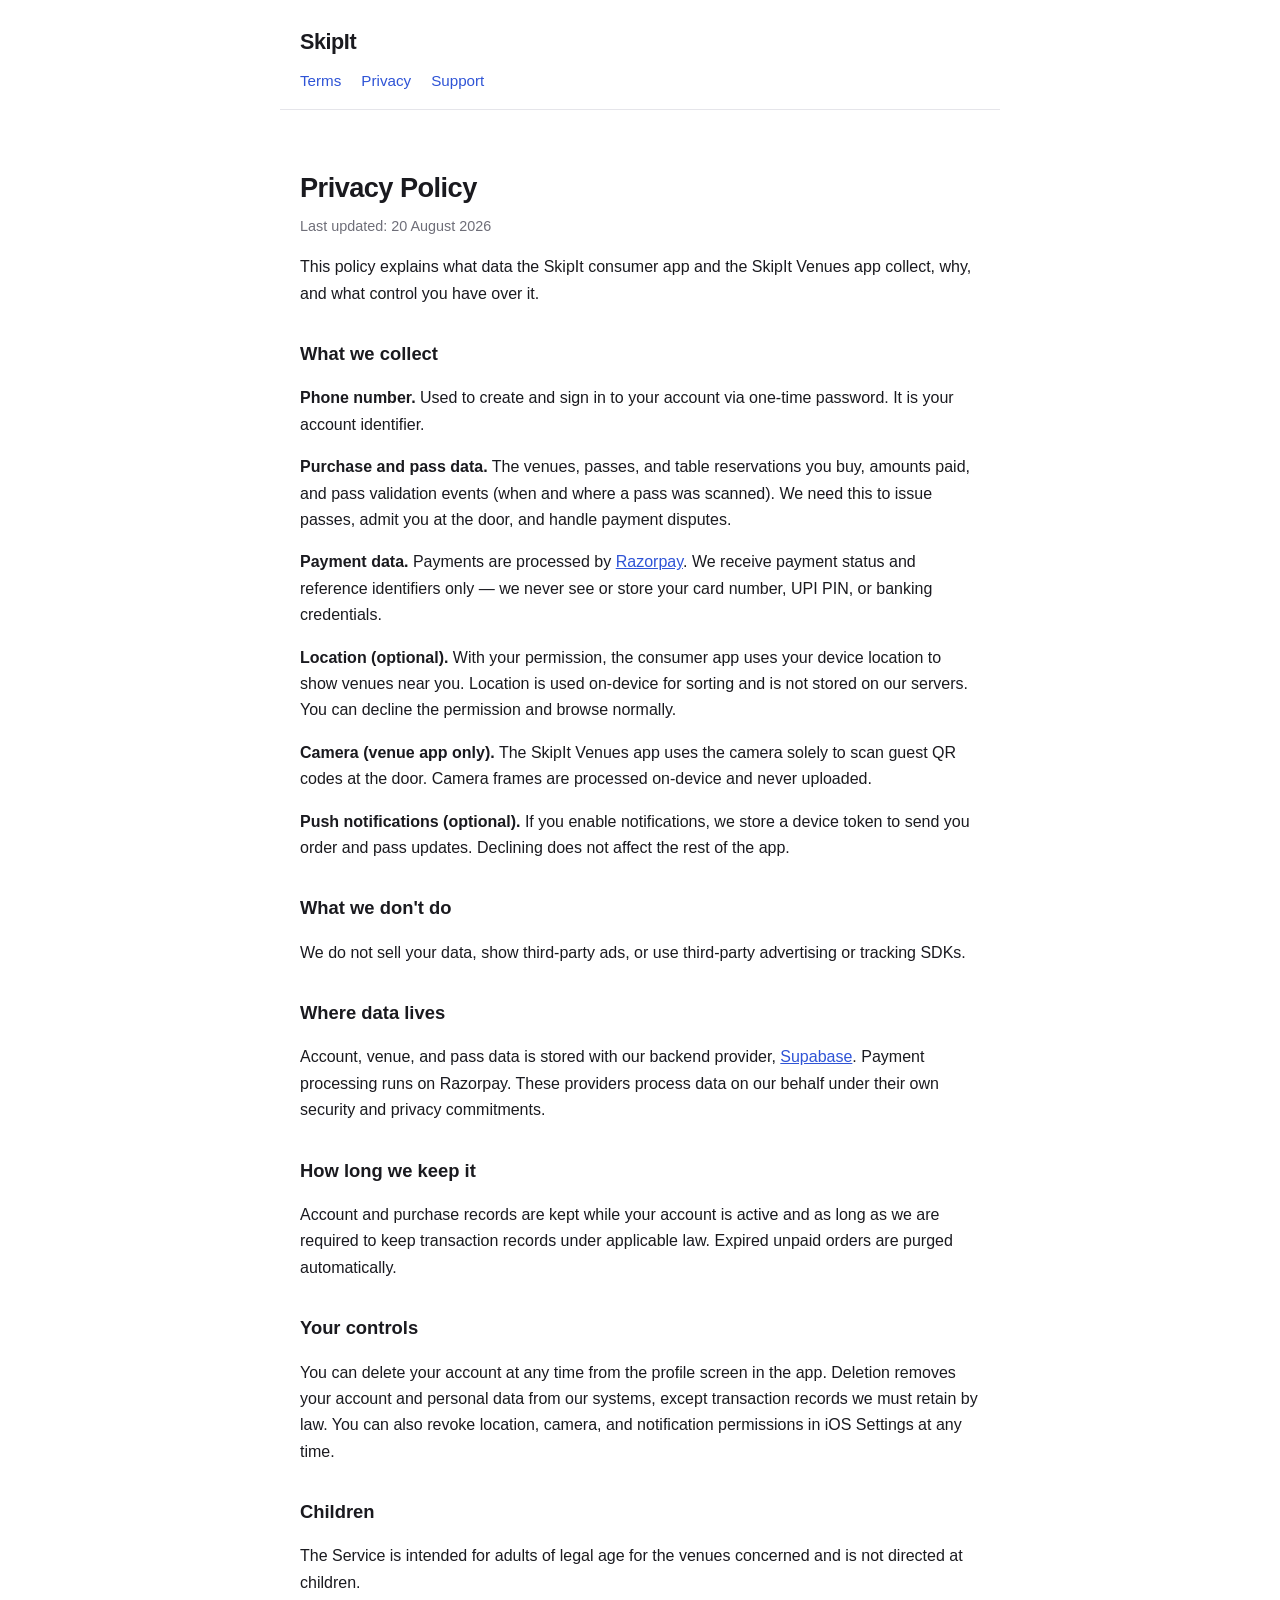
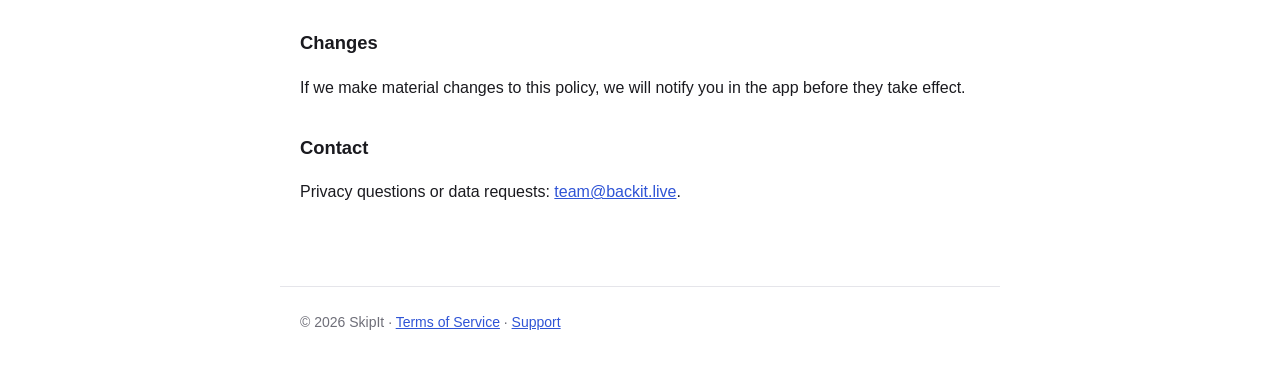
==== privacy.html @ 4953b5bc "SkipIt terms, privacy, and support pages Co-Authored-By: Claude Fable 5 <noreply@anthropic.com>" ====
<!DOCTYPE html>
<html lang="en">
<head>
<meta charset="utf-8">
<meta name="viewport" content="width=device-width, initial-scale=1">
<title>Privacy Policy — SkipIt</title>
<link rel="stylesheet" href="style.css">
</head>
<body>
<header>
  <a class="brand" href="index.html">SkipIt</a>
  <nav><a href="terms.html">Terms</a><a href="privacy.html">Privacy</a><a href="support.html">Support</a></nav>
</header>
<main>
<h1>Privacy Policy</h1>
<p class="updated">Last updated: 20 August 2026</p>

<p>This policy explains what data the SkipIt consumer app and the SkipIt Venues app collect, why, and what control you have over it.</p>

<h2>What we collect</h2>
<p><strong>Phone number.</strong> Used to create and sign in to your account via one-time password. It is your account identifier.</p>
<p><strong>Purchase and pass data.</strong> The venues, passes, and table reservations you buy, amounts paid, and pass validation events (when and where a pass was scanned). We need this to issue passes, admit you at the door, and handle payment disputes.</p>
<p><strong>Payment data.</strong> Payments are processed by <a href="https://razorpay.com/privacy/">Razorpay</a>. We receive payment status and reference identifiers only — we never see or store your card number, UPI PIN, or banking credentials.</p>
<p><strong>Location (optional).</strong> With your permission, the consumer app uses your device location to show venues near you. Location is used on-device for sorting and is not stored on our servers. You can decline the permission and browse normally.</p>
<p><strong>Camera (venue app only).</strong> The SkipIt Venues app uses the camera solely to scan guest QR codes at the door. Camera frames are processed on-device and never uploaded.</p>
<p><strong>Push notifications (optional).</strong> If you enable notifications, we store a device token to send you order and pass updates. Declining does not affect the rest of the app.</p>

<h2>What we don't do</h2>
<p>We do not sell your data, show third-party ads, or use third-party advertising or tracking SDKs.</p>

<h2>Where data lives</h2>
<p>Account, venue, and pass data is stored with our backend provider, <a href="https://supabase.com/privacy">Supabase</a>. Payment processing runs on Razorpay. These providers process data on our behalf under their own security and privacy commitments.</p>

<h2>How long we keep it</h2>
<p>Account and purchase records are kept while your account is active and as long as we are required to keep transaction records under applicable law. Expired unpaid orders are purged automatically.</p>

<h2>Your controls</h2>
<p>You can delete your account at any time from the profile screen in the app. Deletion removes your account and personal data from our systems, except transaction records we must retain by law. You can also revoke location, camera, and notification permissions in iOS Settings at any time.</p>

<h2>Children</h2>
<p>The Service is intended for adults of legal age for the venues concerned and is not directed at children.</p>

<h2>Changes</h2>
<p>If we make material changes to this policy, we will notify you in the app before they take effect.</p>

<h2>Contact</h2>
<p>Privacy questions or data requests: <a href="mailto:team@backit.live">team@backit.live</a>.</p>
</main>
<footer>© 2026 SkipIt · <a href="terms.html">Terms of Service</a> · <a href="support.html">Support</a></footer>
</body>
</html>
---- style.css ----
:root { color-scheme: light dark; }
* { box-sizing: border-box; }
body {
  margin: 0; padding: 0;
  font-family: -apple-system, BlinkMacSystemFont, "Segoe UI", Roboto, Helvetica, Arial, sans-serif;
  line-height: 1.65; color: #1a1a1f; background: #ffffff;
}
@media (prefers-color-scheme: dark) {
  body { color: #e8e8ee; background: #101014; }
  a { color: #9db4ff; }
  header { border-bottom-color: #2a2a33 !important; }
  footer { border-top-color: #2a2a33 !important; color: #8a8a95 !important; }
}
main { max-width: 720px; margin: 0 auto; padding: 2rem 1.25rem 4rem; }
header {
  max-width: 720px; margin: 0 auto; padding: 1.5rem 1.25rem 1rem;
  border-bottom: 1px solid #e5e5ea;
}
header .brand { font-size: 1.35rem; font-weight: 700; letter-spacing: -0.02em; text-decoration: none; color: inherit; }
header nav { margin-top: 0.5rem; font-size: 0.95rem; }
header nav a { margin-right: 1.25rem; text-decoration: none; }
h1 { font-size: 1.7rem; letter-spacing: -0.02em; margin: 1.5rem 0 0.25rem; }
h2 { font-size: 1.15rem; margin: 2rem 0 0.5rem; }
p.updated { color: #6e6e78; font-size: 0.9rem; margin-top: 0; }
a { color: #2f54d6; }
footer {
  max-width: 720px; margin: 0 auto; padding: 1.5rem 1.25rem 3rem;
  border-top: 1px solid #e5e5ea; color: #6e6e78; font-size: 0.875rem;
}
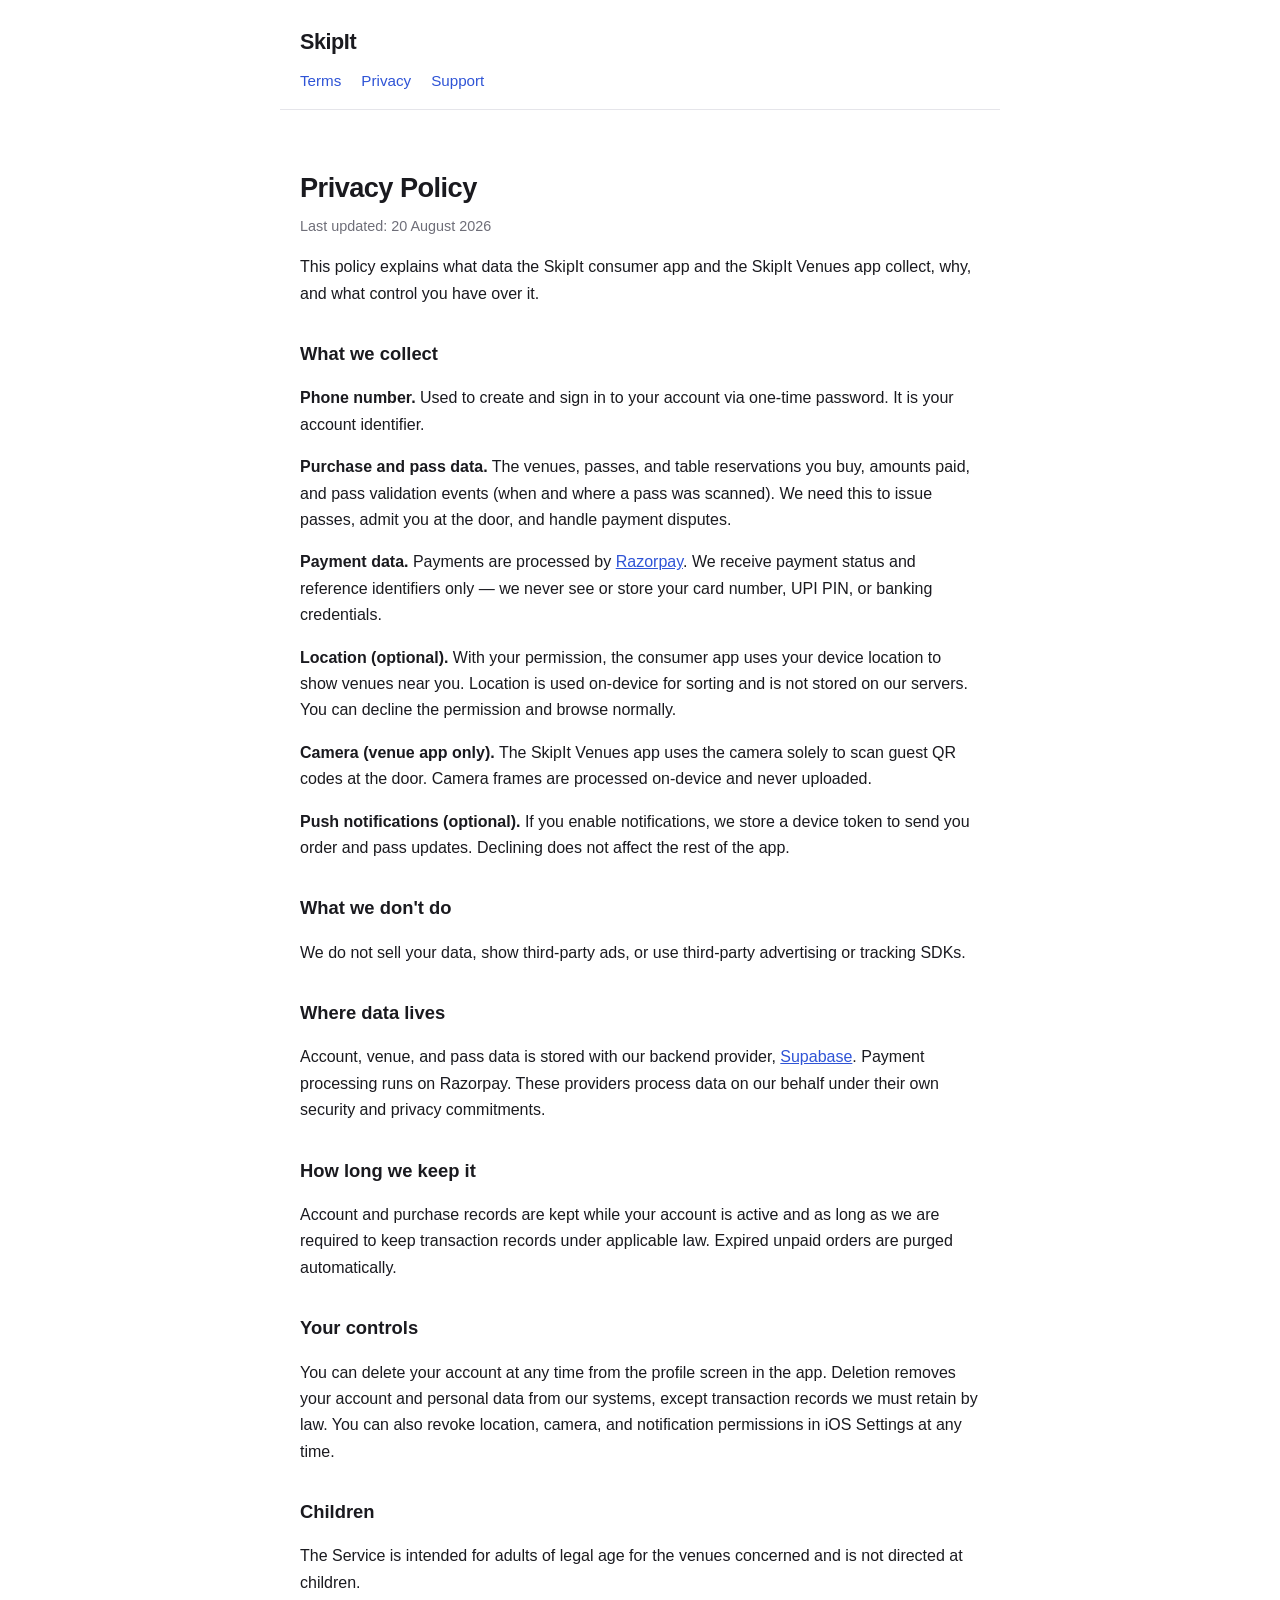
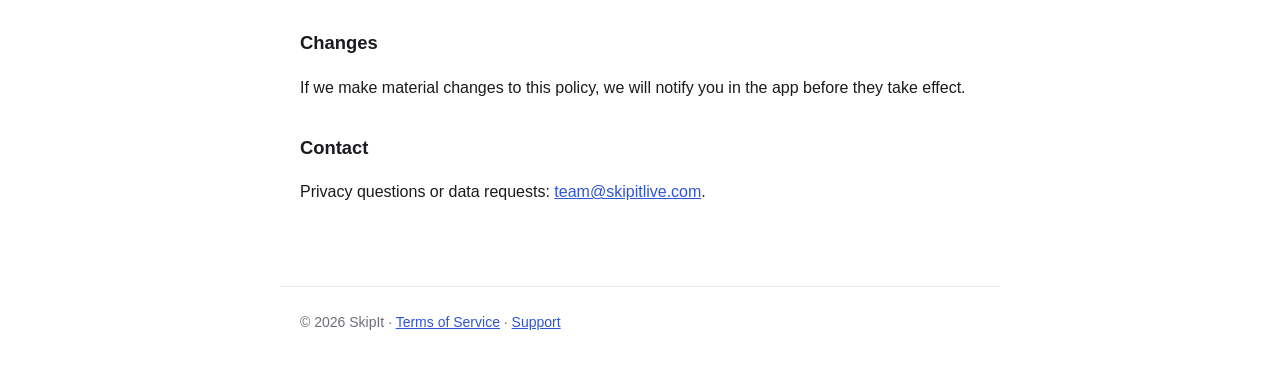
==== commit d62c54c6: "Use team@skipitlive.com as the SkipIt contact email Co-Authored-By: Claude Opus 5.5 <noreply@anthrop" ====
--- a/privacy.html
+++ b/privacy.html
@@ -44,7 +44,7 @@
 <p>If we make material changes to this policy, we will notify you in the app before they take effect.</p>
 
 <h2>Contact</h2>
-<p>Privacy questions or data requests: <a href="mailto:team@backit.live">team@backit.live</a>.</p>
+<p>Privacy questions or data requests: <a href="mailto:team@skipitlive.com">team@skipitlive.com</a>.</p>
 </main>
 <footer>© 2026 SkipIt · <a href="terms.html">Terms of Service</a> · <a href="support.html">Support</a></footer>
 </body>
